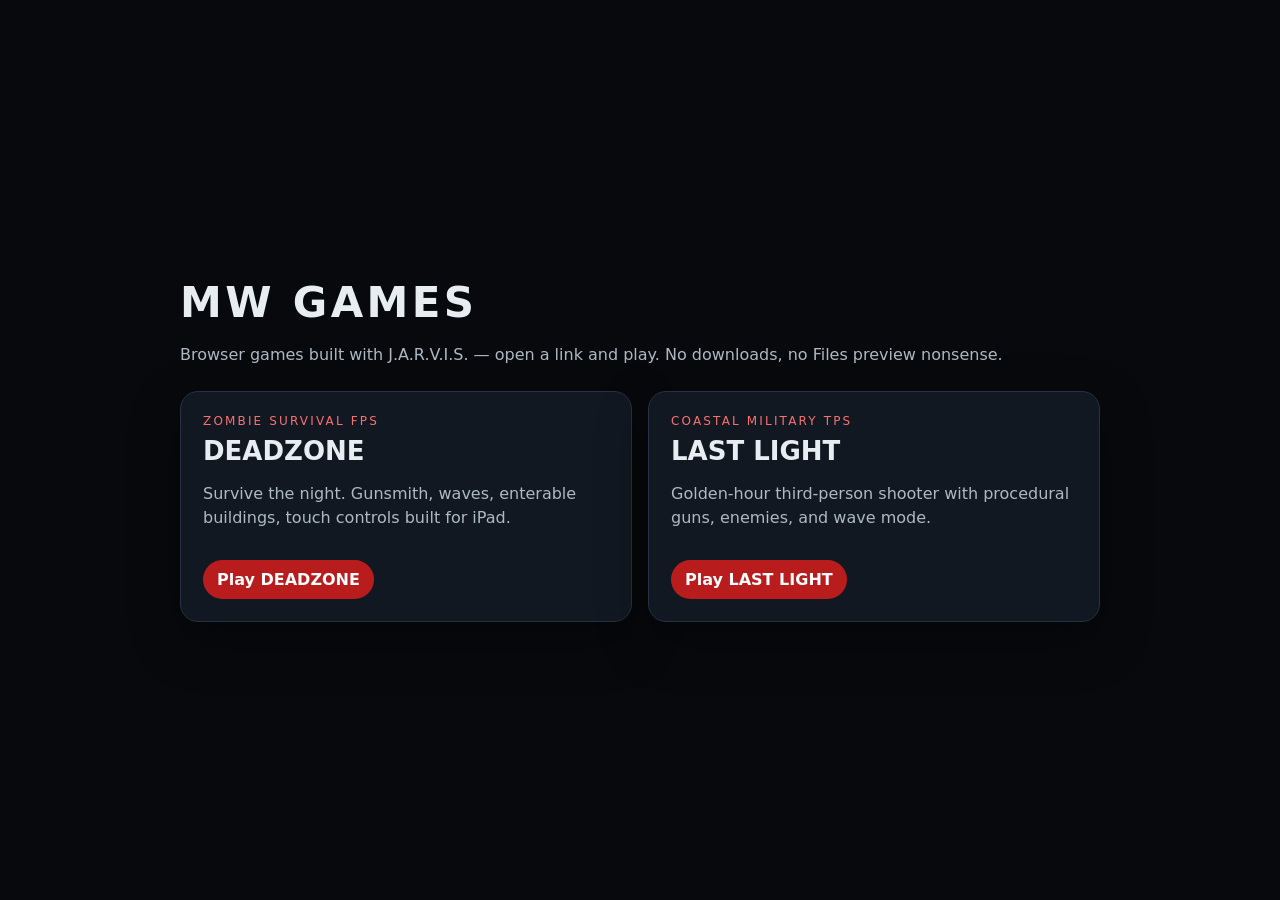
==== index.html @ ee1452a2 "Add games hub landing page and loaders" ====
<!doctype html>
<html lang="en">
<head>
<meta charset="utf-8">
<meta name="viewport" content="width=device-width, initial-scale=1">
<title>MW Games</title>
<style>
  :root{color-scheme:dark}
  *{box-sizing:border-box}
  body{margin:0;font-family:system-ui,-apple-system,Segoe UI,Roboto,Arial,sans-serif;background:#07090c;color:#e8edf2;min-height:100vh;display:flex;align-items:center;justify-content:center;padding:28px}
  main{width:min(920px,100%)}
  h1{margin:0 0 8px;font-size:42px;letter-spacing:.08em}
  p{color:#aeb9c4;line-height:1.5}
  .grid{display:grid;grid-template-columns:repeat(auto-fit,minmax(260px,1fr));gap:16px;margin-top:24px}
  a.card{display:block;text-decoration:none;color:inherit;background:#111821;border:1px solid #263241;border-radius:18px;padding:22px;box-shadow:0 18px 50px rgba(0,0,0,.35)}
  a.card:hover{border-color:#b91c1c}
  .kicker{font-size:12px;letter-spacing:.18em;text-transform:uppercase;color:#f87171}
  h2{margin:8px 0;font-size:26px}
  .cta{display:inline-block;margin-top:14px;background:#b91c1c;color:white;padding:10px 14px;border-radius:999px;font-weight:700}
</style>
</head>
<body>
<main>
  <h1>MW GAMES</h1>
  <p>Browser games built with J.A.R.V.I.S. — open a link and play. No downloads, no Files preview nonsense.</p>
  <section class="grid">
    <a class="card" href="./deadzone/">
      <div class="kicker">Zombie Survival FPS</div>
      <h2>DEADZONE</h2>
      <p>Survive the night. Gunsmith, waves, enterable buildings, touch controls built for iPad.</p>
      <span class="cta">Play DEADZONE</span>
    </a>
    <a class="card" href="./last-light/">
      <div class="kicker">Coastal Military TPS</div>
      <h2>LAST LIGHT</h2>
      <p>Golden-hour third-person shooter with procedural guns, enemies, and wave mode.</p>
      <span class="cta">Play LAST LIGHT</span>
    </a>
  </section>
</main>
</body>
</html>
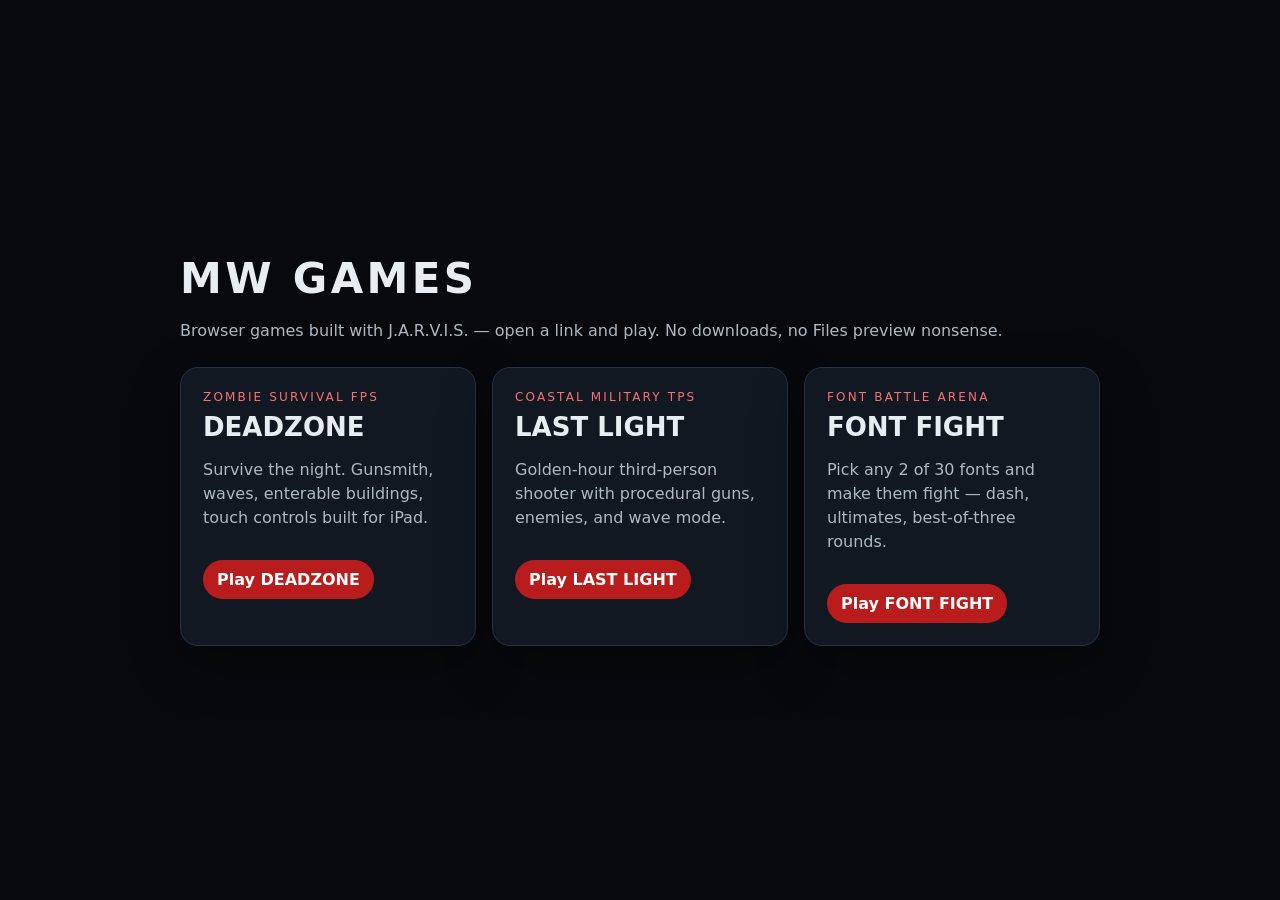
==== commit a9222b5f: "Add Font Fight Arena v2 at /font-fight/ + hub card" ====
--- a/index.html
+++ b/index.html
@@ -4,6 +4,13 @@
 <meta charset="utf-8">
 <meta name="viewport" content="width=device-width, initial-scale=1">
 <title>MW Games</title>
+<link rel="icon" type="image/svg+xml" href="./icons/hub.svg">
+<link rel="apple-touch-icon" sizes="180x180" href="./icons/hub-180.png">
+<link rel="manifest" href="./manifest.webmanifest">
+<meta name="theme-color" content="#07090c">
+<meta name="apple-mobile-web-app-capable" content="yes">
+<meta name="apple-mobile-web-app-title" content="MW Games">
+<meta name="apple-mobile-web-app-status-bar-style" content="black-translucent">
 <style>
   :root{color-scheme:dark}
   *{box-sizing:border-box}
@@ -36,6 +43,12 @@
       <p>Golden-hour third-person shooter with procedural guns, enemies, and wave mode.</p>
       <span class="cta">Play LAST LIGHT</span>
     </a>
+    <a class="card" href="./font-fight/">
+      <div class="kicker">Font Battle Arena</div>
+      <h2>FONT FIGHT</h2>
+      <p>Pick any 2 of 30 fonts and make them fight — dash, ultimates, best-of-three rounds.</p>
+      <span class="cta">Play FONT FIGHT</span>
+    </a>
   </section>
 </main>
 </body>
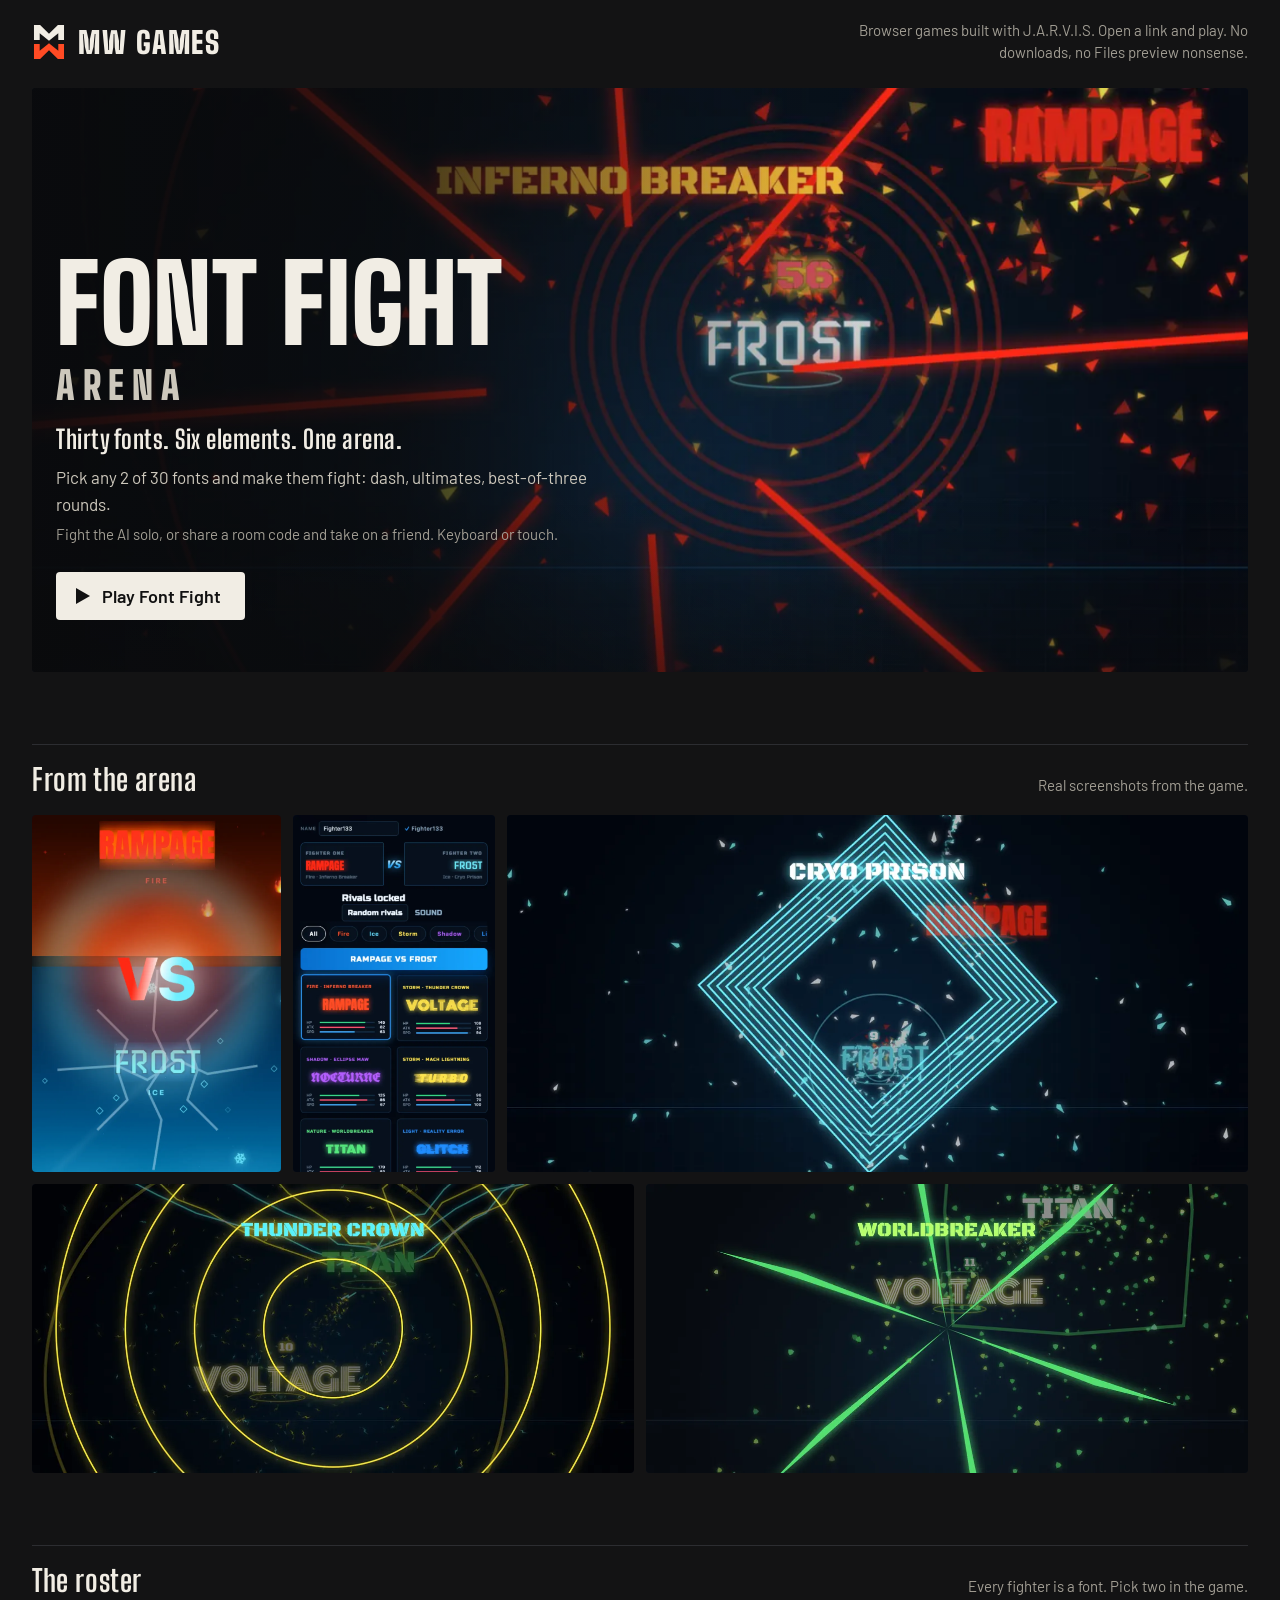
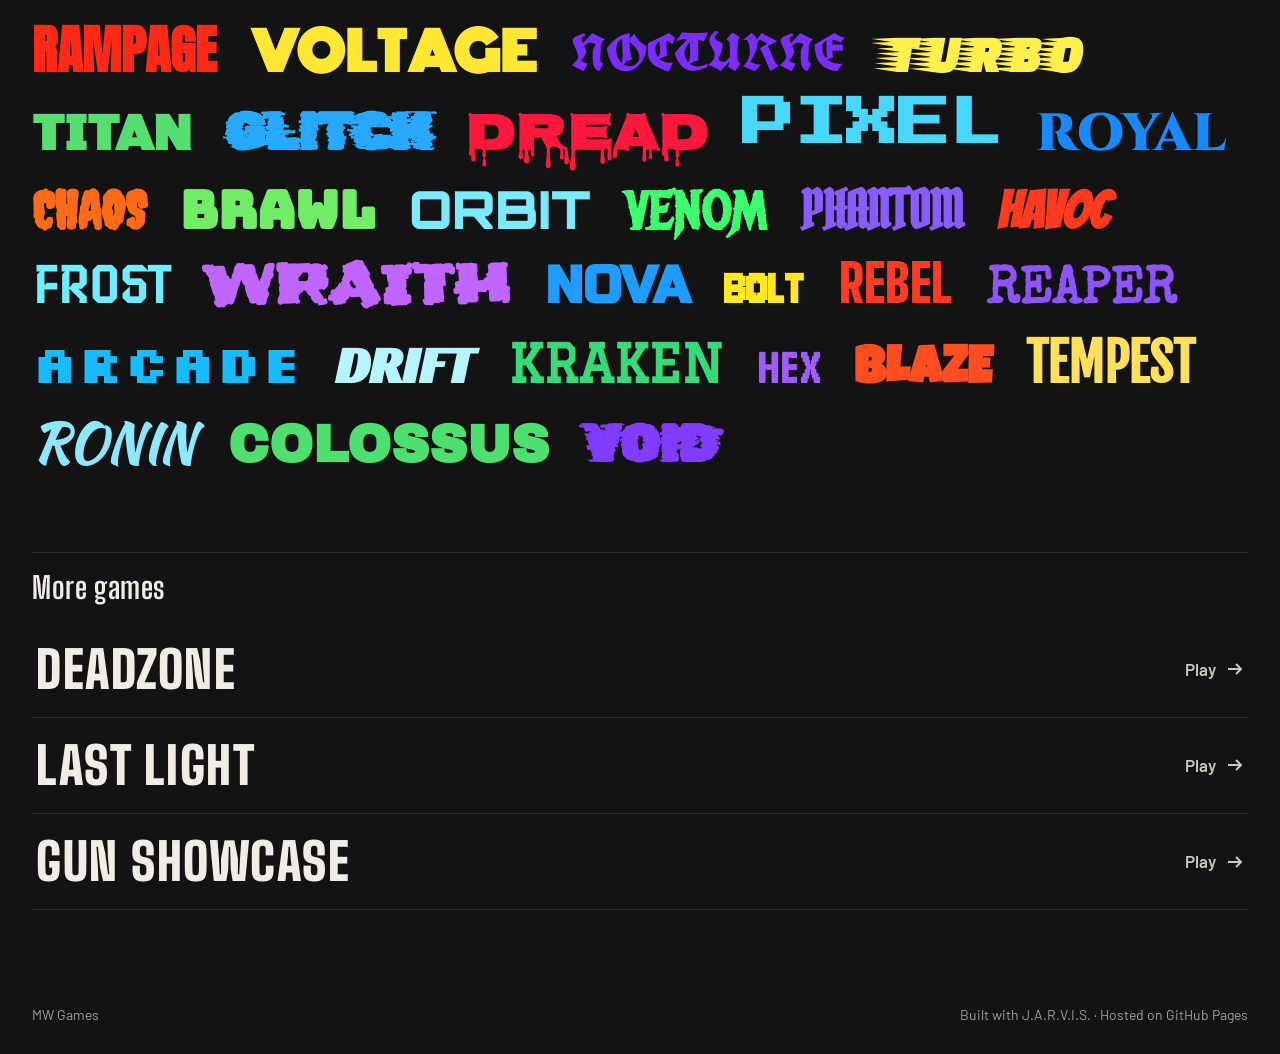
==== commit a6d40e70: "Hub makeover: new MW Games front, Font Fight feature, new icons Co-Authored-By: Claude Opus 5.5 <nor" ====
--- a/index.html
+++ b/index.html
@@ -2,54 +2,287 @@
 <html lang="en">
 <head>
 <meta charset="utf-8">
-<meta name="viewport" content="width=device-width, initial-scale=1">
+<meta name="viewport" content="width=device-width, initial-scale=1, viewport-fit=cover">
 <title>MW Games</title>
-<link rel="icon" type="image/svg+xml" href="./icons/hub.svg">
-<link rel="apple-touch-icon" sizes="180x180" href="./icons/hub-180.png">
+<meta name="description" content="Browser games built with J.A.R.V.I.S. Open a link and play: Font Fight Arena, DEADZONE, LAST LIGHT and Gun Showcase.">
+<link rel="icon" type="image/svg+xml" href="./icons/mw.svg">
+<link rel="icon" type="image/png" sizes="32x32" href="./icons/mw-32.png">
+<link rel="apple-touch-icon" sizes="180x180" href="[data-uri]">
 <link rel="manifest" href="./manifest.webmanifest">
-<meta name="theme-color" content="#07090c">
+<meta name="theme-color" content="#131314">
+<meta name="color-scheme" content="dark">
 <meta name="apple-mobile-web-app-capable" content="yes">
+<meta name="mobile-web-app-capable" content="yes">
 <meta name="apple-mobile-web-app-title" content="MW Games">
 <meta name="apple-mobile-web-app-status-bar-style" content="black-translucent">
+<meta property="og:title" content="MW Games">
+<meta property="og:description" content="Browser games built with J.A.R.V.I.S. Open a link and play.">
+<meta property="og:image" content="https://t5v5shvy5w-debug.github.io/shots/ff-inferno-1600.jpg">
+<link rel="preconnect" href="https://fonts.googleapis.com">
+<link rel="preconnect" href="https://fonts.gstatic.com" crossorigin>
+<link rel="stylesheet" href="https://fonts.googleapis.com/css2?family=Barlow:wght@400;500;600&family=Big+Shoulders+Display:wght@700;900&display=swap">
+<link rel="preload" as="image" href="./shots/ff-inferno-1400.webp" type="image/webp" media="(min-width: 760px)" imagesrcset="./shots/ff-inferno-1400.webp 1400w, ./shots/ff-inferno-2400.webp 2400w" imagesizes="(min-width: 1400px) 1320px, 100vw">
 <style>
-  :root{color-scheme:dark}
+  :root{
+    --bg:#131314; --raise:#1c1d20; --rule:#2c2d31;
+    --ink:#f1ede4; --ink-2:#cdc8bc; --muted:#a29e94;
+    --fire:#ff4b24; --ice:#6eeeff;
+    --display:"Big Shoulders Display", "Arial Narrow", Impact, sans-serif;
+    --text:Barlow, "Helvetica Neue", Arial, sans-serif;
+    --gutter:32px; --max:1320px;
+    color-scheme:dark;
+  }
   *{box-sizing:border-box}
-  body{margin:0;font-family:system-ui,-apple-system,Segoe UI,Roboto,Arial,sans-serif;background:#07090c;color:#e8edf2;min-height:100vh;display:flex;align-items:center;justify-content:center;padding:28px}
-  main{width:min(920px,100%)}
-  h1{margin:0 0 8px;font-size:42px;letter-spacing:.08em}
-  p{color:#aeb9c4;line-height:1.5}
-  .grid{display:grid;grid-template-columns:repeat(auto-fit,minmax(260px,1fr));gap:16px;margin-top:24px}
-  a.card{display:block;text-decoration:none;color:inherit;background:#111821;border:1px solid #263241;border-radius:18px;padding:22px;box-shadow:0 18px 50px rgba(0,0,0,.35)}
-  a.card:hover{border-color:#b91c1c}
-  .kicker{font-size:12px;letter-spacing:.18em;text-transform:uppercase;color:#f87171}
-  h2{margin:8px 0;font-size:26px}
-  .cta{display:inline-block;margin-top:14px;background:#b91c1c;color:white;padding:10px 14px;border-radius:999px;font-weight:700}
+  html{-webkit-text-size-adjust:100%;text-size-adjust:100%}
+  body{margin:0;background:var(--bg);color:var(--ink);font:400 17px/1.55 var(--text);
+    display:flex;flex-direction:column;min-height:100%;overflow-x:hidden}
+  main{flex:1}
+  img{display:block;max-width:100%}
+  a{color:inherit}
+  :focus-visible{outline:3px solid var(--fire);outline-offset:3px}
+  .wrap{width:100%;max-width:calc(var(--max) + 2 * var(--gutter));margin-inline:auto;padding-inline:var(--gutter)}
+
+  /* ---------- header ---------- */
+  .top{display:flex;align-items:center;justify-content:space-between;gap:24px;
+    padding-block:max(20px, env(safe-area-inset-top)) 20px}
+  .brand{display:flex;align-items:center;gap:12px;margin:0;text-decoration:none}
+  .brand svg{width:34px;height:34px;flex:none}
+  .brand span{font:900 30px/1 var(--display);letter-spacing:.05em;text-transform:uppercase}
+  .tagline{margin:0;max-width:430px;color:var(--muted);font-size:15px;line-height:1.45;text-align:right}
+
+  /* ---------- featured game ---------- */
+  .feature{position:relative;margin-top:4px}
+  .art{position:relative;overflow:hidden;border-radius:4px;aspect-ratio:2.08/1;
+    background:#08131f radial-gradient(60% 80% at 62% 45%, #3a1410 0%, #0b1726 55%, #070d16 100%)}
+  .art img{width:100%;height:100%;object-fit:cover;object-position:62% 50%}
+  .art::after{content:"";position:absolute;inset:0;pointer-events:none;
+    background:linear-gradient(90deg, rgba(10,11,13,.94) 0%, rgba(10,11,13,.78) 30%, rgba(10,11,13,.18) 58%, rgba(10,11,13,0) 72%),
+               linear-gradient(0deg, rgba(10,11,13,.55) 0%, rgba(10,11,13,0) 30%)}
+  .copy{position:absolute;left:56px;bottom:52px;width:min(540px, 46%);z-index:1}
+  .ff-title{margin:0;font:900 clamp(56px, 8.4vw, 132px)/.86 var(--display);text-transform:uppercase;letter-spacing:.005em}
+  .ff-title .line{display:block}
+  .ff-title .arena{font-size:.36em;letter-spacing:.2em;margin-top:.5em;color:var(--ink-2)}
+  .ff-title .line{white-space:nowrap}
+  .fit{display:inline-block}
+  .fight{display:inline-block;transform-origin:0 70%;will-change:transform}
+  .fight.hit{animation:hit .34s cubic-bezier(.2,1.6,.4,1)}
+  @keyframes hit{0%{transform:translateX(-3px) scale(1.04)}45%{transform:translateX(2px) scale(.99)}100%{transform:none}}
+  .lede{margin:22px 0 10px;font:700 clamp(22px, 2vw, 27px)/1.15 var(--display);letter-spacing:.02em}
+  .desc{margin:0 0 6px;color:var(--ink-2)}
+  .facts{margin:0 0 26px;color:var(--muted);font-size:15px}
+  .play{display:inline-flex;align-items:center;gap:12px;padding:15px 24px 15px 20px;border-radius:4px;
+    background:var(--ink);color:#111;font:600 18px/1 var(--text);text-decoration:none;
+    transition:background-color .15s ease, transform .15s ease}
+  .play svg{width:14px;height:16px;fill:currentColor}
+  .play:hover{background:#fff;transform:translateY(-1px)}
+  .play:active{transform:translateY(1px)}
+
+  /* ---------- screenshots ---------- */
+  .sec-head{display:flex;align-items:baseline;justify-content:space-between;gap:16px;
+    margin:72px 0 18px;padding-top:18px;border-top:1px solid var(--rule)}
+  .sec-head h2{margin:0;font:700 30px/1.1 var(--display);letter-spacing:.02em}
+  .sec-head p{margin:0;color:var(--muted);font-size:15px}
+  .shots{display:grid;gap:12px}
+  .shots .row1{display:grid;gap:12px;grid-template-columns:.7fr .566fr 2.08fr}
+  .shots .row2{display:grid;gap:12px;grid-template-columns:1fr 1fr}
+  .shot{margin:0;border-radius:4px;overflow:hidden;background:#0a1220}
+  .shot img{width:100%;height:100%;object-fit:cover}
+  .shot.p-vs{aspect-ratio:.7}
+  .shot.p-roster{aspect-ratio:.566}
+  .shot.l{aspect-ratio:2.08}
+
+  /* ---------- roster ---------- */
+  .wall{display:flex;flex-wrap:wrap;align-items:baseline;gap:2px 34px;margin:0;padding:0;list-style:none}
+  .wall li{font-size:clamp(30px, 4.1vw, 56px);line-height:1.3;white-space:nowrap;font-family:var(--display);font-weight:900;
+    transition:text-shadow .2s ease, transform .2s ease;cursor:default}
+  .wall li:hover{text-shadow:0 0 22px var(--c);transform:translateY(-2px)}
+
+  /* ---------- more games ---------- */
+  .games{list-style:none;margin:0;padding:0;border-bottom:1px solid var(--rule)}
+  .games li{border-top:1px solid var(--rule)}
+  .games li:first-child{border-top:0}
+  .games a{display:flex;align-items:center;justify-content:space-between;gap:16px;padding:22px 4px;text-decoration:none;
+    transition:background-color .15s ease}
+  .games .name{font:800 clamp(32px, 4vw, 52px)/1 var(--display);font-weight:900;letter-spacing:.03em;text-transform:uppercase;
+    transition:transform .2s ease}
+  .games .go{display:inline-flex;align-items:center;gap:10px;font-weight:600;color:var(--ink-2)}
+  .games .go svg{width:18px;height:18px;stroke:currentColor;fill:none;stroke-width:2;transition:transform .2s ease}
+  .games a:hover{background:var(--raise)}
+  .games a:hover .name{transform:translateX(8px)}
+  .games a:hover .go{color:var(--ink)}
+  .games a:hover .go svg{transform:translateX(4px)}
+
+  /* ---------- footer ---------- */
+  .foot{display:flex;flex-wrap:wrap;justify-content:space-between;gap:8px 24px;margin-top:72px;
+    padding-block:22px max(28px, env(safe-area-inset-bottom));color:var(--muted);font-size:14px}
+  .foot p{margin:0}
+
+  /* ---------- entrance ---------- */
+  @media (prefers-reduced-motion: no-preference){
+    .art img{animation:settle 1.4s cubic-bezier(.2,.7,.2,1) both}
+    .copy > *{animation:rise .8s cubic-bezier(.2,.7,.2,1) both}
+    .copy > :nth-child(2){animation-delay:.08s}.copy > :nth-child(3){animation-delay:.14s}
+    .copy > :nth-child(4){animation-delay:.2s}.copy > :nth-child(5){animation-delay:.26s}
+    @keyframes settle{from{transform:scale(1.05);opacity:.4}to{transform:none;opacity:1}}
+    @keyframes rise{from{transform:translateY(14px);opacity:0}to{transform:none;opacity:1}}
+    .js .wall li{opacity:0}
+    .wall.in li{animation:rise .5s cubic-bezier(.2,.7,.2,1) both;animation-delay:calc(var(--i) * 28ms)}
+  }
+
+  /* ---------- tablet ---------- */
+  @media (max-width: 1099px){
+    .copy{left:36px;bottom:36px;width:min(500px, 58%)}
+    .art{aspect-ratio:16/10}
+    .art img{object-position:68% 50%}
+  }
+  /* ---------- phone ---------- */
+  @media (max-width: 759px){
+    :root{--gutter:16px}
+    .top{flex-direction:column;align-items:flex-start;gap:8px;padding-block:max(16px, env(safe-area-inset-top)) 14px}
+    .brand span{font-size:26px}.brand svg{width:30px;height:30px}
+    .tagline{text-align:left;font-size:14px}
+    .art{aspect-ratio:.7}
+    .art img{object-position:50% 50%}
+    .art::after{background:linear-gradient(0deg, rgba(19,19,20,1) 0%, rgba(19,19,20,0) 22%)}
+    .copy{position:static;width:auto;margin-top:-56px;padding-inline:4px}
+    .ff-title{font-size:clamp(50px, 15.5vw, 84px)}
+    .lede{margin-top:16px}
+    .play{width:100%;justify-content:center}
+    .sec-head{margin-top:52px;flex-direction:column;gap:4px}
+    .shots, .shots .row1, .shots .row2{display:flex;gap:10px}
+    .shots{overflow-x:auto;scroll-snap-type:x mandatory;margin-inline:calc(-1 * var(--gutter));padding-inline:var(--gutter);
+      scrollbar-width:none;position:relative}
+    .shots::-webkit-scrollbar{display:none}
+    .shot{flex:none;height:240px;scroll-snap-align:start}
+    .shot.p-vs{display:none}
+    .shot.p-roster{width:136px}
+    .shot.l{width:500px;max-width:86vw;aspect-ratio:auto}
+    .games a{padding:18px 2px}
+    .foot{margin-top:52px;flex-direction:column}
+  }
 </style>
 </head>
 <body>
+<header class="wrap top">
+  <h1 class="brand">
+    <svg viewBox="104 84 304 344" aria-hidden="true"><polygon fill="#f1ede4" points="104,236 104,84 166,84 256,172 346,84 408,84 408,236 350,236 350,168 256,244 162,168 162,236"/><polygon fill="#ff4b24" points="408,276 408,428 346,428 256,340 166,428 104,428 104,276 162,276 162,344 256,268 350,344 350,276"/></svg>
+    <span>MW Games</span>
+  </h1>
+  <p class="tagline">Browser games built with J.A.R.V.I.S. Open a link and play. No downloads, no Files preview nonsense.</p>
+</header>
+
 <main>
-  <h1>MW GAMES</h1>
-  <p>Browser games built with J.A.R.V.I.S. — open a link and play. No downloads, no Files preview nonsense.</p>
-  <section class="grid">
-    <a class="card" href="./deadzone/">
-      <div class="kicker">Zombie Survival FPS</div>
-      <h2>DEADZONE</h2>
-      <p>Survive the night. Gunsmith, waves, enterable buildings, touch controls built for iPad.</p>
-      <span class="cta">Play DEADZONE</span>
-    </a>
-    <a class="card" href="./last-light/">
-      <div class="kicker">Coastal Military TPS</div>
-      <h2>LAST LIGHT</h2>
-      <p>Golden-hour third-person shooter with procedural guns, enemies, and wave mode.</p>
-      <span class="cta">Play LAST LIGHT</span>
-    </a>
-    <a class="card" href="./font-fight/">
-      <div class="kicker">Font Battle Arena</div>
-      <h2>FONT FIGHT</h2>
-      <p>Pick any 2 of 30 fonts and make them fight — dash, ultimates, best-of-three rounds.</p>
-      <span class="cta">Play FONT FIGHT</span>
-    </a>
+  <section class="wrap feature" aria-labelledby="ff-title">
+    <div class="art">
+      <picture>
+        <source media="(max-width: 759px)" type="image/webp" srcset="./shots/ff-versus-900.webp">
+        <source media="(max-width: 759px)" srcset="./shots/ff-versus-900.jpg">
+        <source type="image/webp" srcset="./shots/ff-inferno-1400.webp 1400w, ./shots/ff-inferno-2400.webp 2400w" sizes="(min-width: 1400px) 1320px, 100vw">
+        <img src="./shots/ff-inferno-1600.jpg" width="1600" height="768" fetchpriority="high"
+             alt="Font Fight Arena: RAMPAGE fires its Inferno Breaker ultimate at FROST, red beams across the arena grid">
+      </picture>
+    </div>
+    <div class="copy">
+      <h2 class="ff-title" id="ff-title"><span class="line">Font <span class="fit" id="fit"><span class="fight" id="fight">Fight</span></span></span><span class="line arena">Arena</span></h2>
+      <p class="lede">Thirty fonts. Six elements. One arena.</p>
+      <p class="desc">Pick any 2 of 30 fonts and make them fight: dash, ultimates, best-of-three rounds.</p>
+      <p class="facts">Fight the AI solo, or share a room code and take on a friend. Keyboard or touch.</p>
+      <a class="play" href="./font-fight/"><svg viewBox="0 0 14 16" aria-hidden="true"><path d="M0 0v16l14-8z"/></svg>Play Font Fight</a>
+    </div>
+  </section>
+
+  <section class="wrap" aria-labelledby="shots-h">
+    <div class="sec-head"><h2 id="shots-h">From the arena</h2><p>Real screenshots from the game.</p></div>
+    <div class="shots">
+      <div class="row1">
+        <figure class="shot p-vs"><picture><source type="image/webp" srcset="./shots/ff-versus-900.webp"><img src="./shots/ff-versus-900.jpg" width="900" height="1284" loading="lazy" alt="The versus screen: RAMPAGE, Fire, against FROST, Ice, with the ice cracking"></picture></figure>
+        <figure class="shot p-roster"><picture><source type="image/webp" srcset="./shots/ff-roster-700.webp"><img src="./shots/ff-roster-700.jpg" width="700" height="1237" loading="lazy" alt="Fighter select on a phone: RAMPAGE and FROST locked in, with VOLTAGE, NOCTURNE, TURBO, TITAN and GLITCH in the roster"></picture></figure>
+        <figure class="shot l"><picture><source type="image/webp" srcset="./shots/ff-cryo-1200.webp"><img src="./shots/ff-cryo-1200.jpg" width="1200" height="576" loading="lazy" alt="FROST traps RAMPAGE in a Cryo Prison of glowing ice diamonds"></picture></figure>
+      </div>
+      <div class="row2">
+        <figure class="shot l"><picture><source type="image/webp" srcset="./shots/ff-thunder-1200.webp"><img src="./shots/ff-thunder-1200.jpg" width="1200" height="576" loading="lazy" alt="VOLTAGE's Thunder Crown sends yellow rings across the arena at TITAN"></picture></figure>
+        <figure class="shot l"><picture><source type="image/webp" srcset="./shots/ff-world-1200.webp"><img src="./shots/ff-world-1200.jpg" width="1200" height="576" loading="lazy" alt="TITAN unleashes Worldbreaker: green beams cut across the arena around VOLTAGE"></picture></figure>
+      </div>
+    </div>
+  </section>
+
+  <section class="wrap" aria-labelledby="roster-h">
+    <div class="sec-head"><h2 id="roster-h">The roster</h2><p>Every fighter is a font. Pick two in the game.</p></div>
+    <ul class="wall" id="roster" aria-label="Font Fight Arena fighters"></ul>
+  </section>
+
+  <section class="wrap" aria-labelledby="more-h">
+    <div class="sec-head"><h2 id="more-h">More games</h2></div>
+    <ul class="games">
+      <li><a href="./deadzone/"><span class="name">DEADZONE</span><span class="go">Play<svg viewBox="0 0 18 18" aria-hidden="true"><path d="M2 9h13M10 4l5 5-5 5"/></svg></span></a></li>
+      <li><a href="./last-light/"><span class="name">LAST LIGHT</span><span class="go">Play<svg viewBox="0 0 18 18" aria-hidden="true"><path d="M2 9h13M10 4l5 5-5 5"/></svg></span></a></li>
+      <li><a href="./gun-showcase/"><span class="name">Gun Showcase</span><span class="go">Play<svg viewBox="0 0 18 18" aria-hidden="true"><path d="M2 9h13M10 4l5 5-5 5"/></svg></span></a></li>
+    </ul>
   </section>
 </main>
+
+<footer class="wrap foot">
+  <p>MW Games</p>
+  <p>Built with J.A.R.V.I.S. · Hosted on GitHub Pages</p>
+</footer>
+
+<script>
+(function(){
+  /* Font Fight's real roster: name, font, signature colour (copied from font-fight/index.html). */
+  var R=[["RAMPAGE","Anton","#ff2915"],["VOLTAGE","Monoton","#ffe834"],["NOCTURNE","UnifrakturCook","#7b2cff"],["TURBO","Faster One","#fff04a"],["TITAN","Black Ops One","#54df70"],["GLITCH","Rubik Glitch","#26a9ff"],["DREAD","Nosifer","#ff183d"],["PIXEL","Press Start 2P","#48d7ff"],["ROYAL","Cinzel","#1989ff"],["CHAOS","Creepster","#ff6a16"],["BRAWL","Bungee","#72ed66"],["ORBIT","Orbitron","#7aeaff"],["VENOM","Metal Mania","#3cff6e"],["PHANTOM","Pirata One","#895cff"],["HAVOC","Bangers","#ff3b1f"],["FROST","Iceberg","#6eeeff"],["WRAITH","Frijole","#c066ff"],["NOVA","Russo One","#1e9cff"],["BOLT","Jersey 10","#ffe820"],["REBEL","Permanent Marker","#ff3c21"],["REAPER","Special Elite","#8e54ff"],["ARCADE","Silkscreen","#16bcff"],["DRIFT","Racing Sans One","#b6f5ff"],["KRAKEN","Graduate","#35db78"],["HEX","VT323","#a05cff"],["BLAZE","Luckiest Guy","#ff4d1f"],["TEMPEST","Fjalla One","#ffe05a"],["RONIN","Kaushan Script","#8de7ff"],["COLOSSUS","Archivo Black","#4de06e"],["VOID","Rubik Glitch","#813cff"]];
+  var still=window.matchMedia&&matchMedia('(prefers-reduced-motion: reduce)').matches;
+
+  /* the roster wall: every fighter's name in its own font and signature colour */
+  var host=document.getElementById('roster');
+  R.forEach(function(d,k){
+    var li=document.createElement('li');
+    li.textContent=d[0];
+    li.style.fontFamily='"'+d[1]+'", var(--display)';
+    li.style.color=d[2];li.style.setProperty('--c',d[2]+'99');li.style.setProperty('--i',k);
+    host.appendChild(li);
+  });
+  if(!still&&'IntersectionObserver' in window){
+    document.documentElement.classList.add('js');
+    var io=new IntersectionObserver(function(es){if(es[0].isIntersecting){host.classList.add('in');io.disconnect();}},{rootMargin:'0px 0px -10% 0px'});
+    io.observe(host);
+  }
+
+  /* the fighters' fonts: only the capital letters, fetched after the page has painted */
+  var fams=['Anton','Archivo Black','Bangers','Black Ops One','Bungee','Cinzel:wght@800','Creepster','Faster One','Fjalla One','Frijole','Graduate','Iceberg','Jersey 10','Kaushan Script','Luckiest Guy','Metal Mania','Monoton','Nosifer','Orbitron:wght@800','Permanent Marker','Pirata One','Press Start 2P','Racing Sans One','Rubik Glitch','Russo One','Silkscreen:wght@700','Special Elite','UnifrakturCook:wght@700','VT323'];
+  function loadFonts(){
+    var link=document.createElement('link');link.rel='stylesheet';
+    link.href='https://fonts.googleapis.com/css2?'+fams.map(function(f){return 'family='+f.replace(/ /g,'+');}).join('&')+'&text=ABCDEFGHIJKLMNOPQRSTUVWXYZ&display=swap';
+    document.head.appendChild(link);
+  }
+  if(document.readyState==='complete')loadFonts();else addEventListener('load',loadFonts);
+
+  /* "Fight" changes fighter every couple of seconds, like a fighter-select screen */
+  var el=document.getElementById('fight');
+  if(!el||still)return;
+  var i=0,timer=null,visible=true,ready=false,fit=document.getElementById('fit');
+  /* keep the line steady: the box keeps the word's original width (in em, so it follows
+     the responsive type size) and wider fonts scale down to fit it */
+  function measure(){
+    var fs=parseFloat(getComputedStyle(el).fontSize)||1;
+    fit.style.width=(el.offsetWidth/fs)+'em';ready=true;
+  }
+  function step(){
+    var d=R[i++%R.length];
+    if(document.fonts&&document.fonts.check&&!document.fonts.check('40px "'+d[1]+'"','FIGHT'))return;
+    el.style.fontFamily='"'+d[1]+'", var(--display)';
+    el.style.color=d[2];
+    el.style.textShadow='0 0 28px '+d[2]+'55';
+    el.style.scale='';var max=fit.offsetWidth*1.12,w=el.offsetWidth;el.style.scale=w>max?String(max/w):'';
+    el.classList.remove('hit');void el.offsetWidth;el.classList.add('hit');
+  }
+  function run(){if(ready&&!timer&&visible&&!document.hidden)timer=setInterval(step,1700);}
+  function halt(){clearInterval(timer);timer=null;}
+  if('IntersectionObserver' in window){
+    new IntersectionObserver(function(es){visible=es[0].isIntersecting;visible?run():halt();}).observe(el);
+  }
+  document.addEventListener('visibilitychange',function(){document.hidden?halt():run();});
+  (document.fonts&&document.fonts.ready?document.fonts.ready:Promise.resolve()).then(function(){measure();setTimeout(run,1800);});
+})();
+</script>
 </body>
 </html>
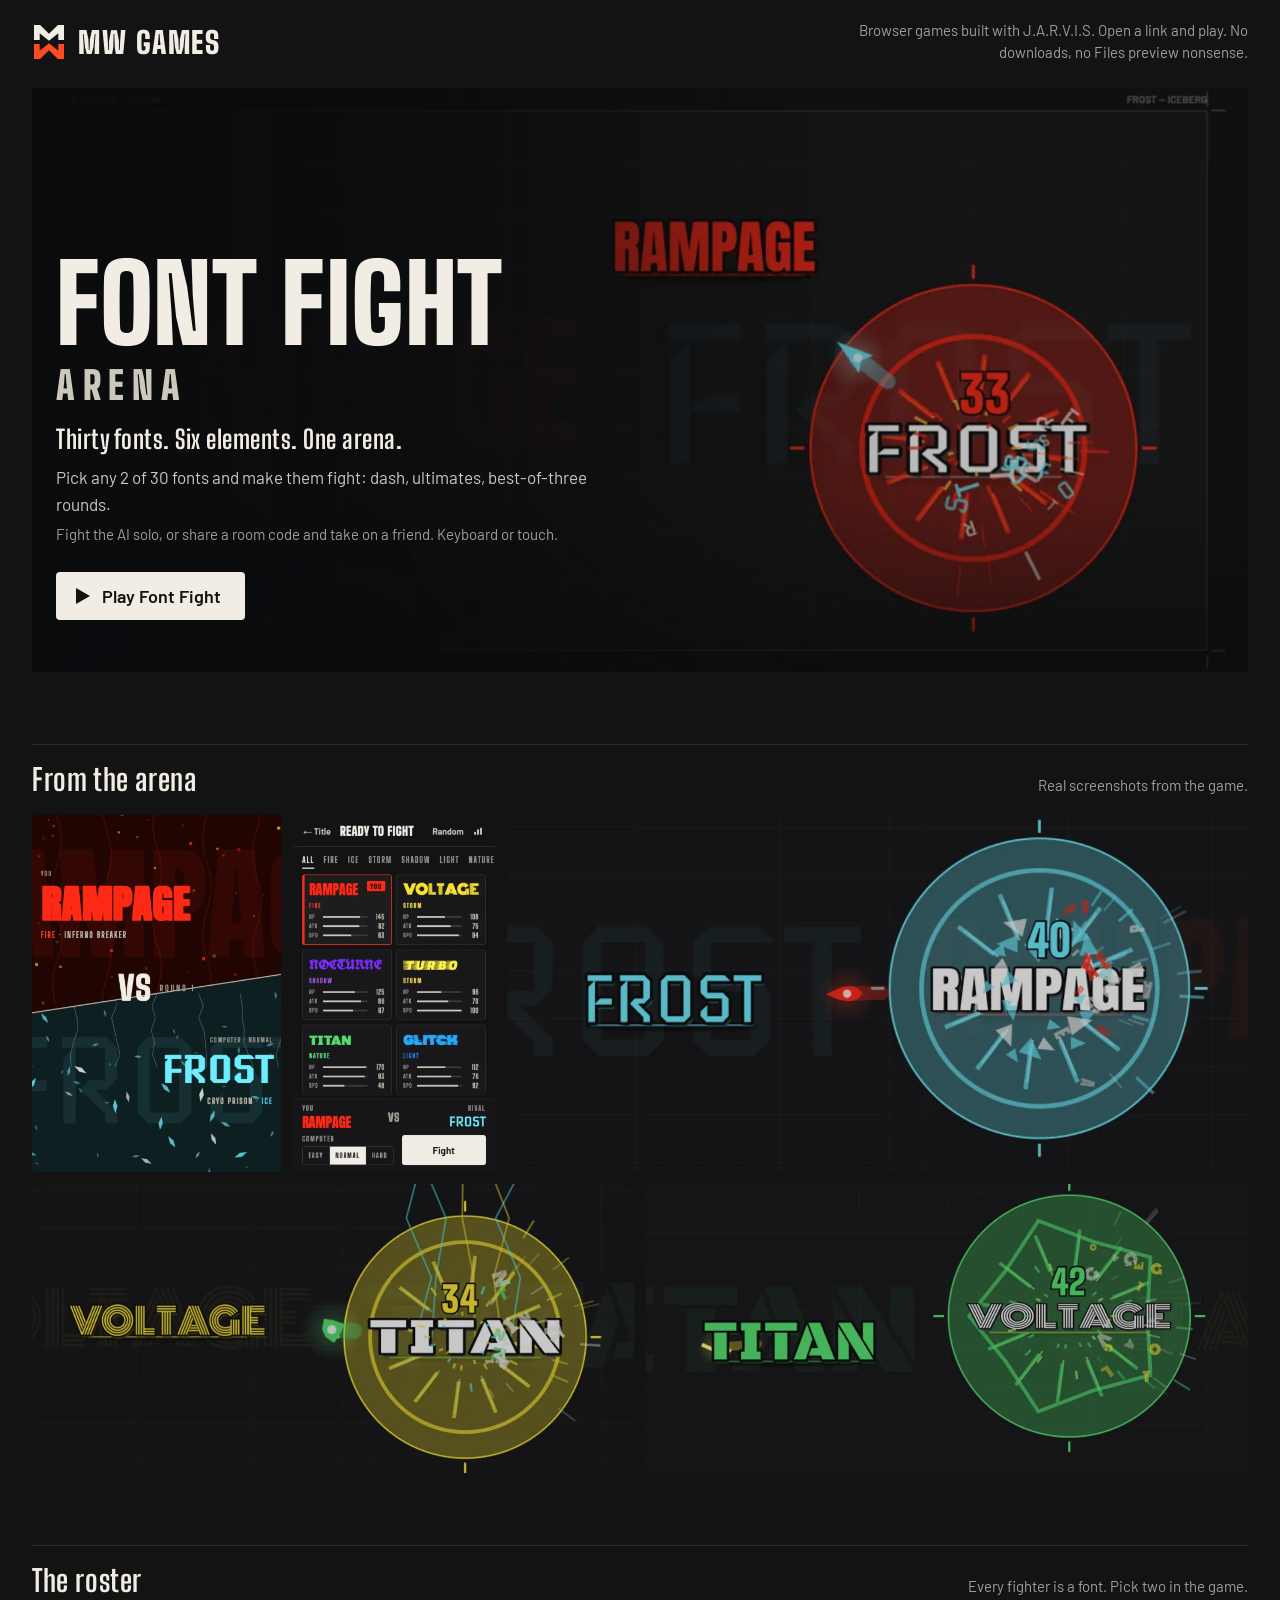
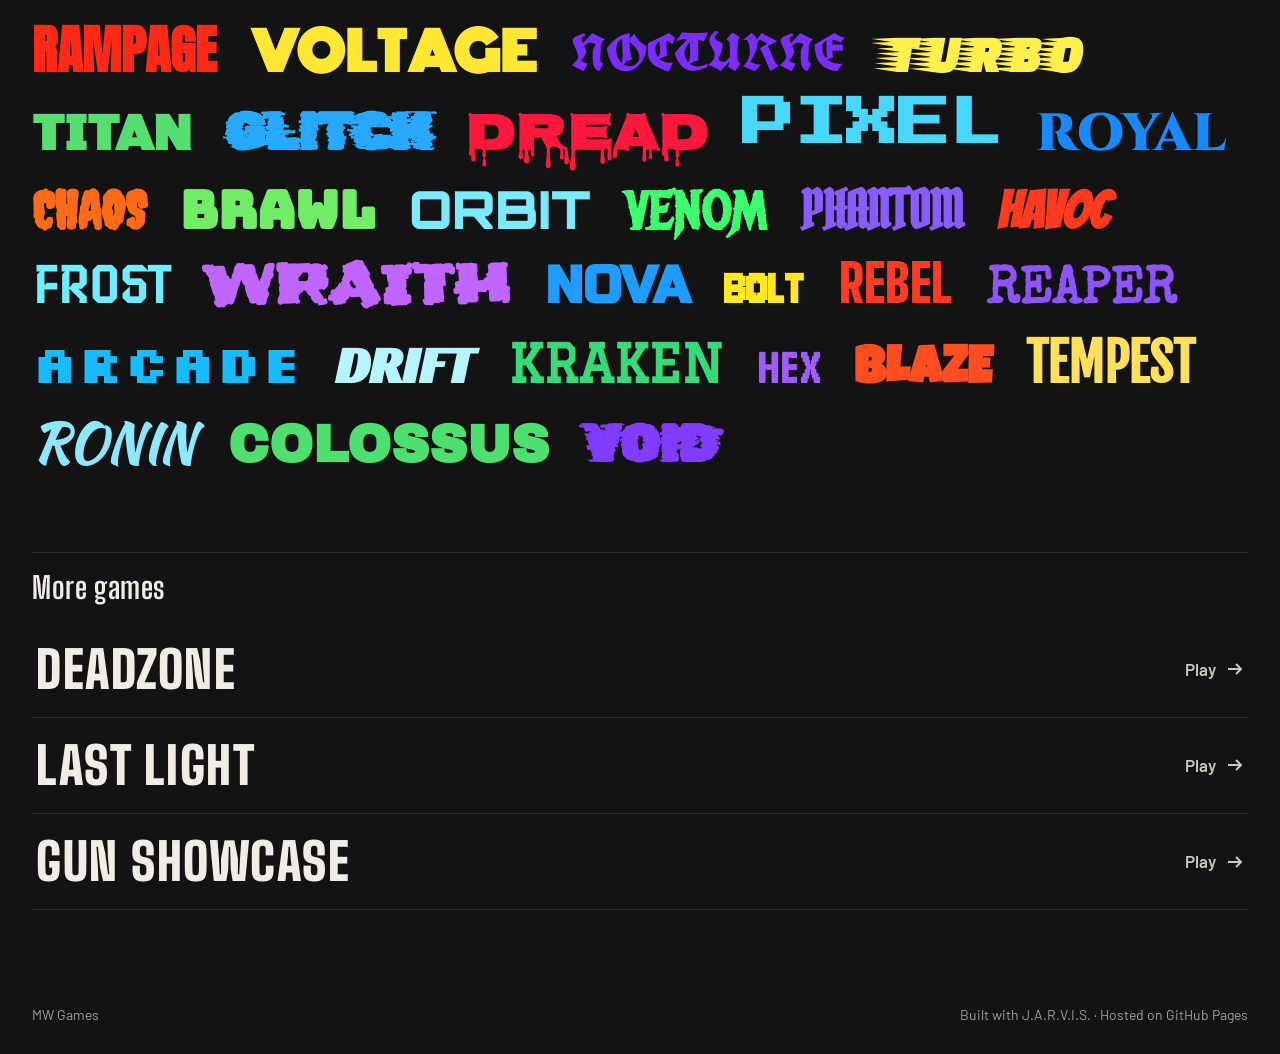
==== commit 720a7644: "Hub: refresh the Font Fight screenshots for V9.0 Same files, same sizes, same scenes (RAMPAGE vs FRO" ====
--- a/index.html
+++ b/index.html
@@ -179,7 +179,7 @@
         <source media="(max-width: 759px)" srcset="./shots/ff-versus-900.jpg">
         <source type="image/webp" srcset="./shots/ff-inferno-1400.webp 1400w, ./shots/ff-inferno-2400.webp 2400w" sizes="(min-width: 1400px) 1320px, 100vw">
         <img src="./shots/ff-inferno-1600.jpg" width="1600" height="768" fetchpriority="high"
-             alt="Font Fight Arena: RAMPAGE fires its Inferno Breaker ultimate at FROST, red beams across the arena grid">
+             alt="Font Fight Arena: RAMPAGE's Inferno Breaker ultimate lands on FROST inside a red lock-on ring">
       </picture>
     </div>
     <div class="copy">
@@ -195,13 +195,13 @@
     <div class="sec-head"><h2 id="shots-h">From the arena</h2><p>Real screenshots from the game.</p></div>
     <div class="shots">
       <div class="row1">
-        <figure class="shot p-vs"><picture><source type="image/webp" srcset="./shots/ff-versus-900.webp"><img src="./shots/ff-versus-900.jpg" width="900" height="1284" loading="lazy" alt="The versus screen: RAMPAGE, Fire, against FROST, Ice, with the ice cracking"></picture></figure>
+        <figure class="shot p-vs"><picture><source type="image/webp" srcset="./shots/ff-versus-900.webp"><img src="./shots/ff-versus-900.jpg" width="900" height="1284" loading="lazy" alt="The versus screen on a phone: RAMPAGE, Fire, against FROST, Ice, with embers above and ice shards below"></picture></figure>
         <figure class="shot p-roster"><picture><source type="image/webp" srcset="./shots/ff-roster-700.webp"><img src="./shots/ff-roster-700.jpg" width="700" height="1237" loading="lazy" alt="Fighter select on a phone: RAMPAGE and FROST locked in, with VOLTAGE, NOCTURNE, TURBO, TITAN and GLITCH in the roster"></picture></figure>
-        <figure class="shot l"><picture><source type="image/webp" srcset="./shots/ff-cryo-1200.webp"><img src="./shots/ff-cryo-1200.jpg" width="1200" height="576" loading="lazy" alt="FROST traps RAMPAGE in a Cryo Prison of glowing ice diamonds"></picture></figure>
+        <figure class="shot l"><picture><source type="image/webp" srcset="./shots/ff-cryo-1200.webp"><img src="./shots/ff-cryo-1200.jpg" width="1200" height="576" loading="lazy" alt="FROST's Cryo Prison lands on RAMPAGE in a burst of ice shards"></picture></figure>
       </div>
       <div class="row2">
-        <figure class="shot l"><picture><source type="image/webp" srcset="./shots/ff-thunder-1200.webp"><img src="./shots/ff-thunder-1200.jpg" width="1200" height="576" loading="lazy" alt="VOLTAGE's Thunder Crown sends yellow rings across the arena at TITAN"></picture></figure>
-        <figure class="shot l"><picture><source type="image/webp" srcset="./shots/ff-world-1200.webp"><img src="./shots/ff-world-1200.jpg" width="1200" height="576" loading="lazy" alt="TITAN unleashes Worldbreaker: green beams cut across the arena around VOLTAGE"></picture></figure>
+        <figure class="shot l"><picture><source type="image/webp" srcset="./shots/ff-thunder-1200.webp"><img src="./shots/ff-thunder-1200.jpg" width="1200" height="576" loading="lazy" alt="VOLTAGE's Thunder Crown brings lightning down on TITAN"></picture></figure>
+        <figure class="shot l"><picture><source type="image/webp" srcset="./shots/ff-world-1200.webp"><img src="./shots/ff-world-1200.jpg" width="1200" height="576" loading="lazy" alt="TITAN's Worldbreaker cracks the arena under VOLTAGE"></picture></figure>
       </div>
     </div>
   </section>
